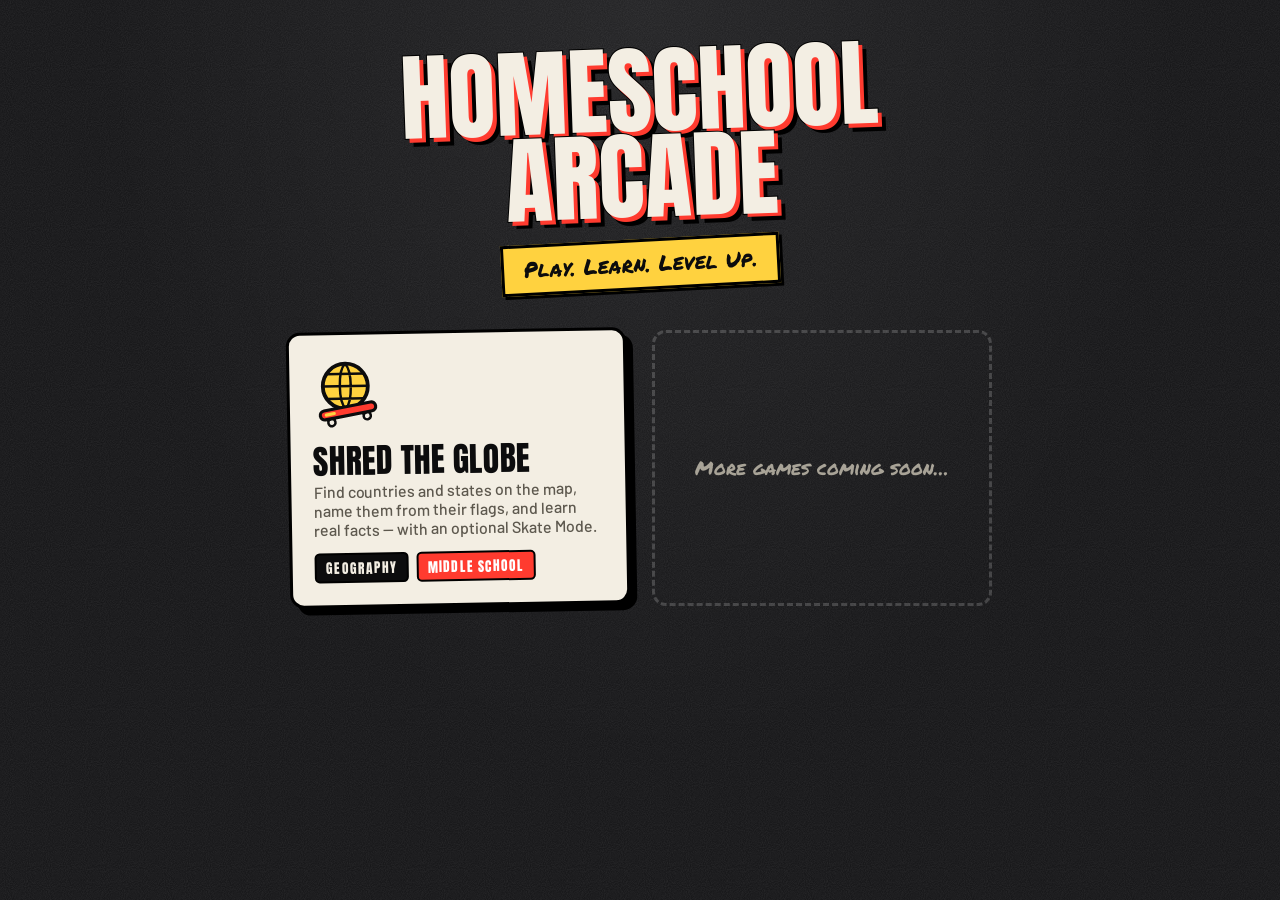
==== index.html @ 6dcdb20a "Add Shred the Globe geography game and Homeschool Arcade home page - Spot Hunt (find it on the map) " ====
<!doctype html>
<html lang="en">
<head>
  <meta charset="utf-8">
  <meta name="viewport" content="width=device-width, initial-scale=1">
  <title>Homeschool Arcade</title>
  <meta name="description" content="Learning games built for our homeschool.">
  <meta name="theme-color" content="#121214">
  <link rel="icon" href="shred-the-globe/img/icon.svg" type="image/svg+xml">
  <style>
    @font-face { font-family: "Anton"; src: url(shred-the-globe/fonts/anton-latin-400-normal.woff2) format("woff2"); font-display: swap; }
    @font-face { font-family: "Permanent Marker"; src: url(shred-the-globe/fonts/permanent-marker-latin-400-normal.woff2) format("woff2"); font-display: swap; }
    @font-face { font-family: "Barlow"; src: url(shred-the-globe/fonts/barlow-latin-500-normal.woff2) format("woff2"); font-weight: 500; font-display: swap; }
    :root { --ink: #0c0c0d; --grip: #131315; --paper: #f3eee3; --red: #ff3b2f; --yellow: #ffd23f; --muted: #a8a397; }
    * { box-sizing: border-box; }
    html, body { margin: 0; min-height: 100%; }
    body {
      font-family: "Barlow", system-ui, sans-serif; font-weight: 500; color: var(--paper); background-color: var(--grip);
      background-image: radial-gradient(ellipse at 50% 0%, rgba(255,255,255,.06), transparent 60%),
        url("data:image/svg+xml;utf8,<svg xmlns='http://www.w3.org/2000/svg' width='160' height='160'><filter id='n'><feTurbulence type='fractalNoise' baseFrequency='.95' numOctaves='2' stitchTiles='stitch'/><feColorMatrix values='0 0 0 0 1  0 0 0 0 1  0 0 0 0 1  0 0 0 .09 0'/></filter><rect width='100%' height='100%' filter='url(%23n)'/></svg>");
      background-attachment: fixed;
      display: flex; flex-direction: column; align-items: center; padding: 48px 16px 64px;
    }
    h1 { margin: 0; font-family: "Anton", Impact, sans-serif; font-weight: 400; text-transform: uppercase; line-height: .9; font-size: clamp(3rem, 10vw, 6rem); text-align: center;
      text-shadow: 4px 4px 0 var(--red), 8px 8px 0 #000; -webkit-text-stroke: 2px #000; paint-order: stroke fill; transform: rotate(-2deg); }
    .tag { font-family: "Permanent Marker", cursive; font-size: 1.35rem; color: var(--ink); background: var(--yellow); border: 3px solid #000; box-shadow: 3px 3px 0 #000; padding: .3em .9em; transform: rotate(-3deg); margin: 18px 0 40px; display: inline-block; }
    .games { width: min(900px, 100%); display: grid; grid-template-columns: repeat(auto-fit, minmax(260px, 340px)); justify-content: center; gap: 24px; }
    .game { display: block; text-decoration: none; color: var(--ink); background: var(--paper); border: 3px solid #000; border-radius: 14px; box-shadow: 7px 7px 0 #000; padding: 22px; transition: transform .12s, box-shadow .12s; transform: rotate(-1deg); }
    .game:hover { transform: rotate(-1deg) translate(-3px,-3px); box-shadow: 10px 10px 0 #000; }
    .game:focus-visible { outline: 3px solid var(--yellow); outline-offset: 4px; }
    .game img { width: 72px; height: 72px; }
    .game h2 { margin: 12px 0 4px; font-family: "Anton", Impact, sans-serif; font-weight: 400; text-transform: uppercase; font-size: 2.1rem; line-height: 1; }
    .game p { margin: 0; color: #5d584e; }
    .chips { display: flex; flex-wrap: wrap; gap: 8px; margin-top: 14px; }
    .chip { display: inline-block; font-family: "Anton", Impact, sans-serif; text-transform: uppercase; letter-spacing: .08em; font-size: .85rem; padding: .25em .7em; border-radius: 5px; border: 2px solid #000; }
    .chip--subject { background: var(--ink); color: var(--paper); }
    .chip--age { background: var(--red); color: #fff; }
    .soon { border: 3px dashed rgba(255,255,255,.18); border-radius: 14px; display: grid; place-items: center; min-height: 220px; color: var(--muted); font-family: "Permanent Marker", cursive; font-size: 1.2rem; text-align: center; padding: 20px; }
  </style>
</head>
<body>
  <h1>Homeschool<br>Arcade</h1>
  <span class="tag">Play. Learn. Level Up.</span>
  <main class="games">
    <!-- Each game lists its subject(s) and age level(s) so the list can be sorted/filtered later. -->
    <a class="game" href="shred-the-globe/index.html" data-subjects="geography" data-ages="middle-school">
      <img src="shred-the-globe/img/icon.svg" alt="">
      <h2>Shred the Globe</h2>
      <p>Find countries and states on the map, name them from their flags, and learn real facts — with an optional Skate Mode.</p>
      <div class="chips">
        <span class="chip chip--subject">Geography</span>
        <span class="chip chip--age">Middle School</span>
      </div>
    </a>
    <div class="soon">More games coming soon…</div>
  </main>
</body>
</html>
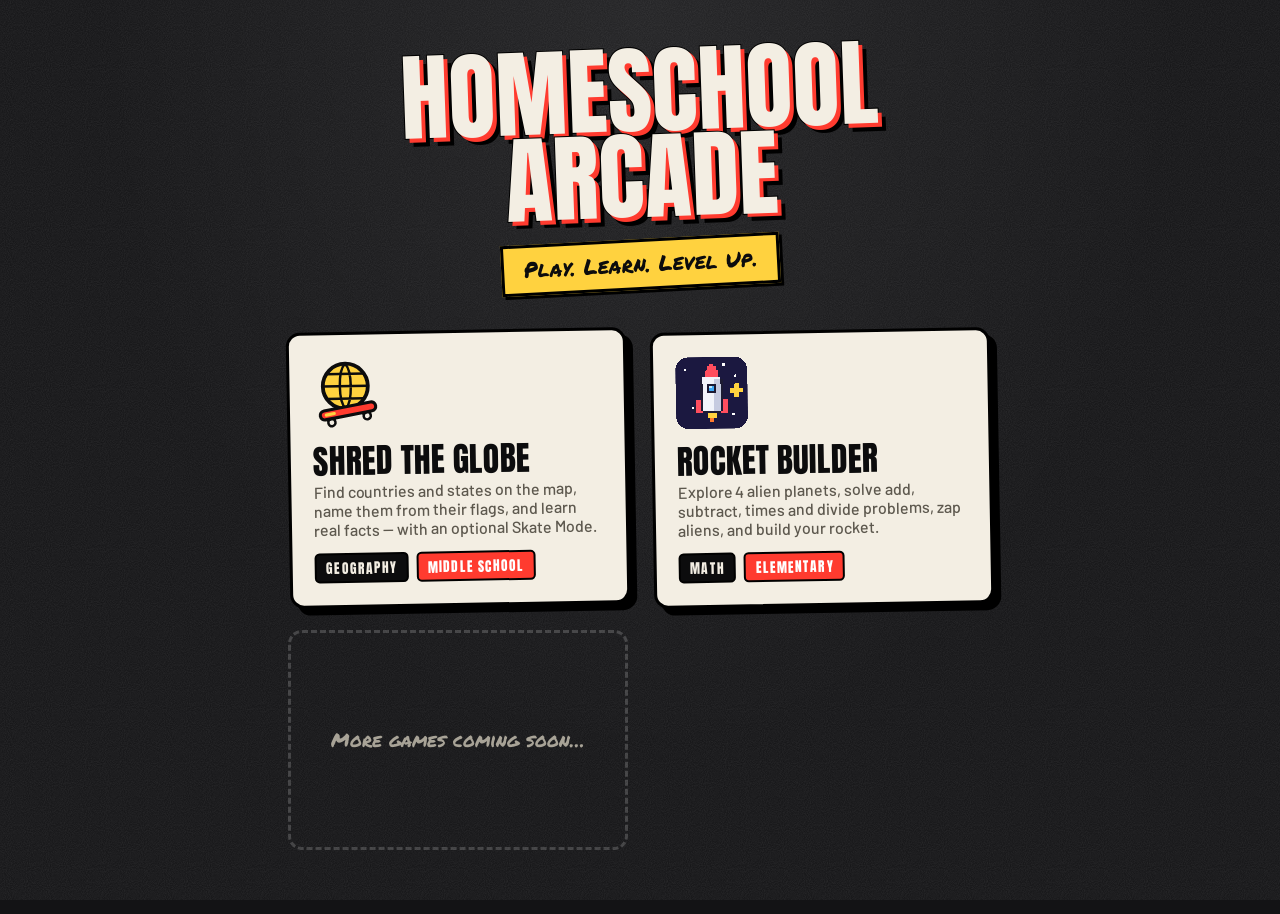
==== commit 0a83ec1d: "Add Rocket Builder, a space math game for elementary kids A pixel-art exploration game: a little spa" ====
--- a/index.html
+++ b/index.html
@@ -2,6 +2,9 @@
 <html lang="en">
 <head>
   <meta charset="utf-8">
+  <!-- Security: this page has no scripts, so none are allowed to run; it only loads files from this site. -->
+  <meta http-equiv="Content-Security-Policy" content="default-src 'self'; script-src 'none'; style-src 'self' 'unsafe-inline'; img-src 'self' data:; font-src 'self'; object-src 'none'; base-uri 'self'; form-action 'none'">
+  <meta name="referrer" content="strict-origin-when-cross-origin">
   <meta name="viewport" content="width=device-width, initial-scale=1">
   <title>Homeschool Arcade</title>
   <meta name="description" content="Learning games built for our homeschool.">
@@ -52,6 +55,15 @@
         <span class="chip chip--age">Middle School</span>
       </div>
     </a>
+    <a class="game" href="rocket-builder/index.html" data-subjects="math" data-ages="elementary">
+      <img src="rocket-builder/img/icon.svg" alt="">
+      <h2>Rocket Builder</h2>
+      <p>Explore 4 alien planets, solve add, subtract, times and divide problems, zap aliens, and build your rocket.</p>
+      <div class="chips">
+        <span class="chip chip--subject">Math</span>
+        <span class="chip chip--age">Elementary</span>
+      </div>
+    </a>
     <div class="soon">More games coming soon…</div>
   </main>
 </body>
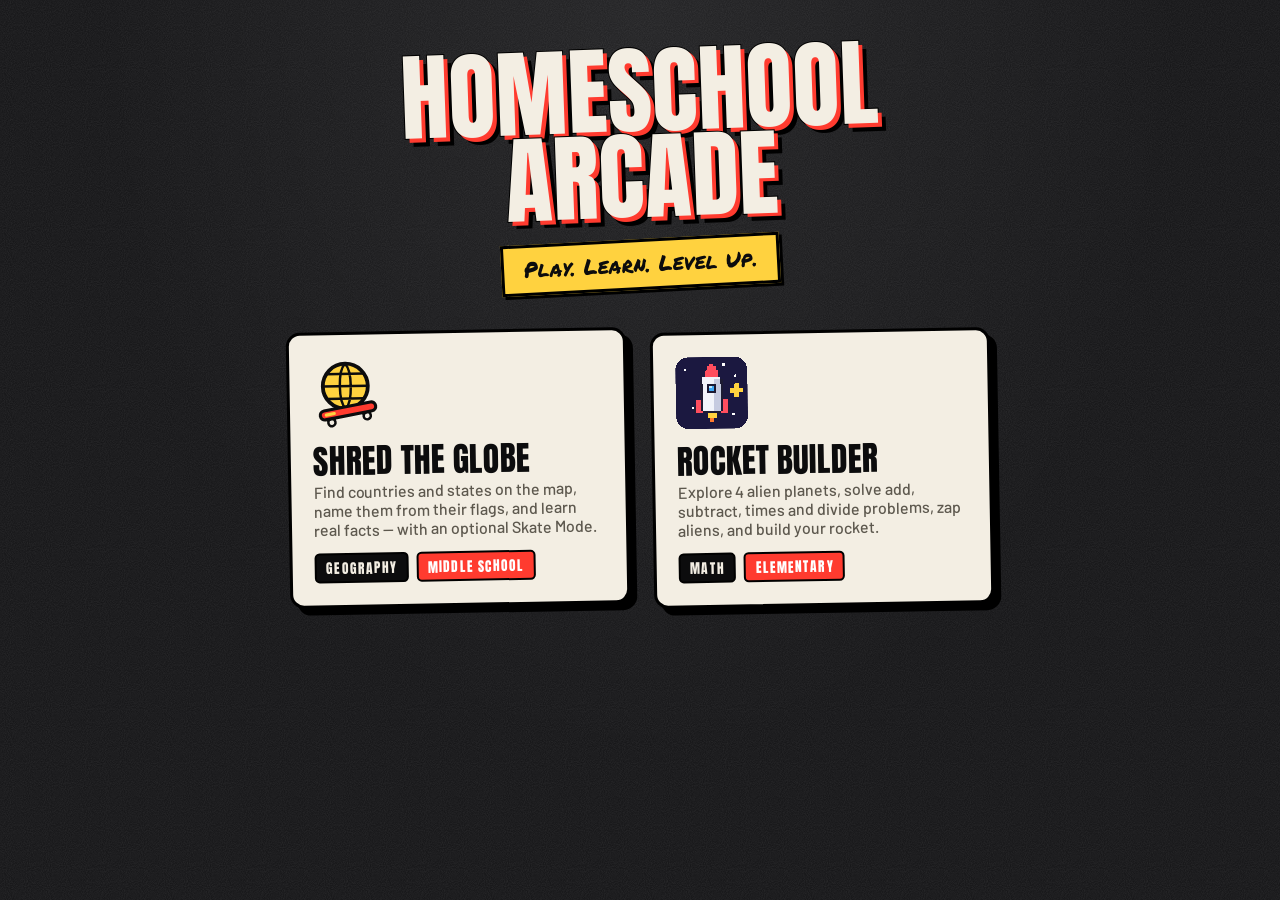
==== commit 790909f0: "Remove the "More games coming soon" box from the home page Co-Authored-By: Claude Opus 5.5 <noreply@" ====
--- a/index.html
+++ b/index.html
@@ -37,9 +37,7 @@
     .chips { display: flex; flex-wrap: wrap; gap: 8px; margin-top: 14px; }
     .chip { display: inline-block; font-family: "Anton", Impact, sans-serif; text-transform: uppercase; letter-spacing: .08em; font-size: .85rem; padding: .25em .7em; border-radius: 5px; border: 2px solid #000; }
     .chip--subject { background: var(--ink); color: var(--paper); }
-    .chip--age { background: var(--red); color: #fff; }
-    .soon { border: 3px dashed rgba(255,255,255,.18); border-radius: 14px; display: grid; place-items: center; min-height: 220px; color: var(--muted); font-family: "Permanent Marker", cursive; font-size: 1.2rem; text-align: center; padding: 20px; }
-  </style>
+    .chip--age { background: var(--red); color: #fff; }  </style>
 </head>
 <body>
   <h1>Homeschool<br>Arcade</h1>
@@ -64,7 +62,6 @@
         <span class="chip chip--age">Elementary</span>
       </div>
     </a>
-    <div class="soon">More games coming soon…</div>
   </main>
 </body>
 </html>
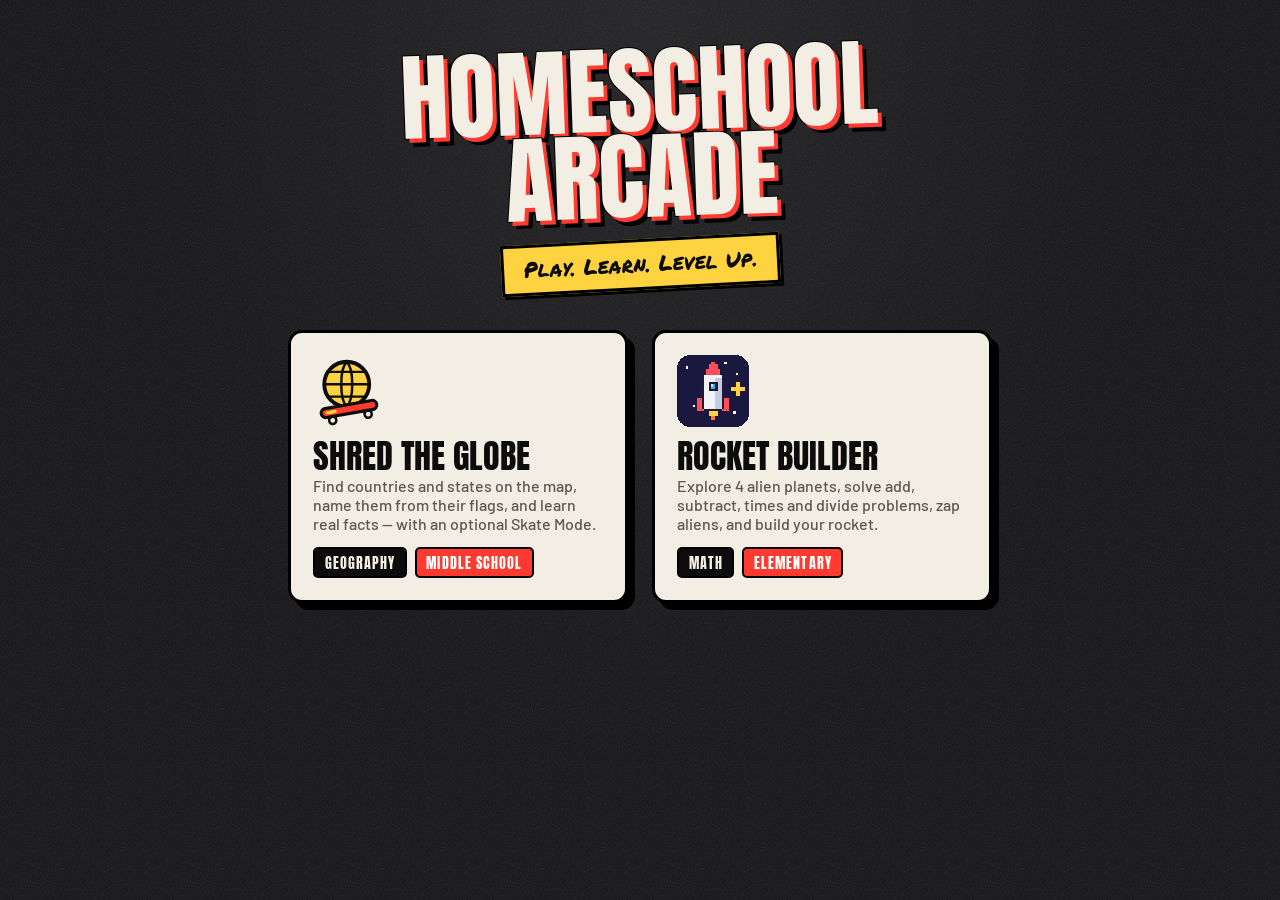
==== commit 8ff24a47: "Straighten the home page game cards into an even grid Removes the slight tilt on each card and lines" ====
--- a/index.html
+++ b/index.html
@@ -28,13 +28,13 @@
       text-shadow: 4px 4px 0 var(--red), 8px 8px 0 #000; -webkit-text-stroke: 2px #000; paint-order: stroke fill; transform: rotate(-2deg); }
     .tag { font-family: "Permanent Marker", cursive; font-size: 1.35rem; color: var(--ink); background: var(--yellow); border: 3px solid #000; box-shadow: 3px 3px 0 #000; padding: .3em .9em; transform: rotate(-3deg); margin: 18px 0 40px; display: inline-block; }
     .games { width: min(900px, 100%); display: grid; grid-template-columns: repeat(auto-fit, minmax(260px, 340px)); justify-content: center; gap: 24px; }
-    .game { display: block; text-decoration: none; color: var(--ink); background: var(--paper); border: 3px solid #000; border-radius: 14px; box-shadow: 7px 7px 0 #000; padding: 22px; transition: transform .12s, box-shadow .12s; transform: rotate(-1deg); }
-    .game:hover { transform: rotate(-1deg) translate(-3px,-3px); box-shadow: 10px 10px 0 #000; }
+    .game { display: flex; flex-direction: column; text-decoration: none; color: var(--ink); background: var(--paper); border: 3px solid #000; border-radius: 14px; box-shadow: 7px 7px 0 #000; padding: 22px; transition: transform .12s, box-shadow .12s; }
+    .game:hover { transform: translate(-3px,-3px); box-shadow: 10px 10px 0 #000; }
     .game:focus-visible { outline: 3px solid var(--yellow); outline-offset: 4px; }
     .game img { width: 72px; height: 72px; }
     .game h2 { margin: 12px 0 4px; font-family: "Anton", Impact, sans-serif; font-weight: 400; text-transform: uppercase; font-size: 2.1rem; line-height: 1; }
     .game p { margin: 0; color: #5d584e; }
-    .chips { display: flex; flex-wrap: wrap; gap: 8px; margin-top: 14px; }
+    .chips { display: flex; flex-wrap: wrap; gap: 8px; margin-top: auto; padding-top: 14px; }
     .chip { display: inline-block; font-family: "Anton", Impact, sans-serif; text-transform: uppercase; letter-spacing: .08em; font-size: .85rem; padding: .25em .7em; border-radius: 5px; border: 2px solid #000; }
     .chip--subject { background: var(--ink); color: var(--paper); }
     .chip--age { background: var(--red); color: #fff; }  </style>
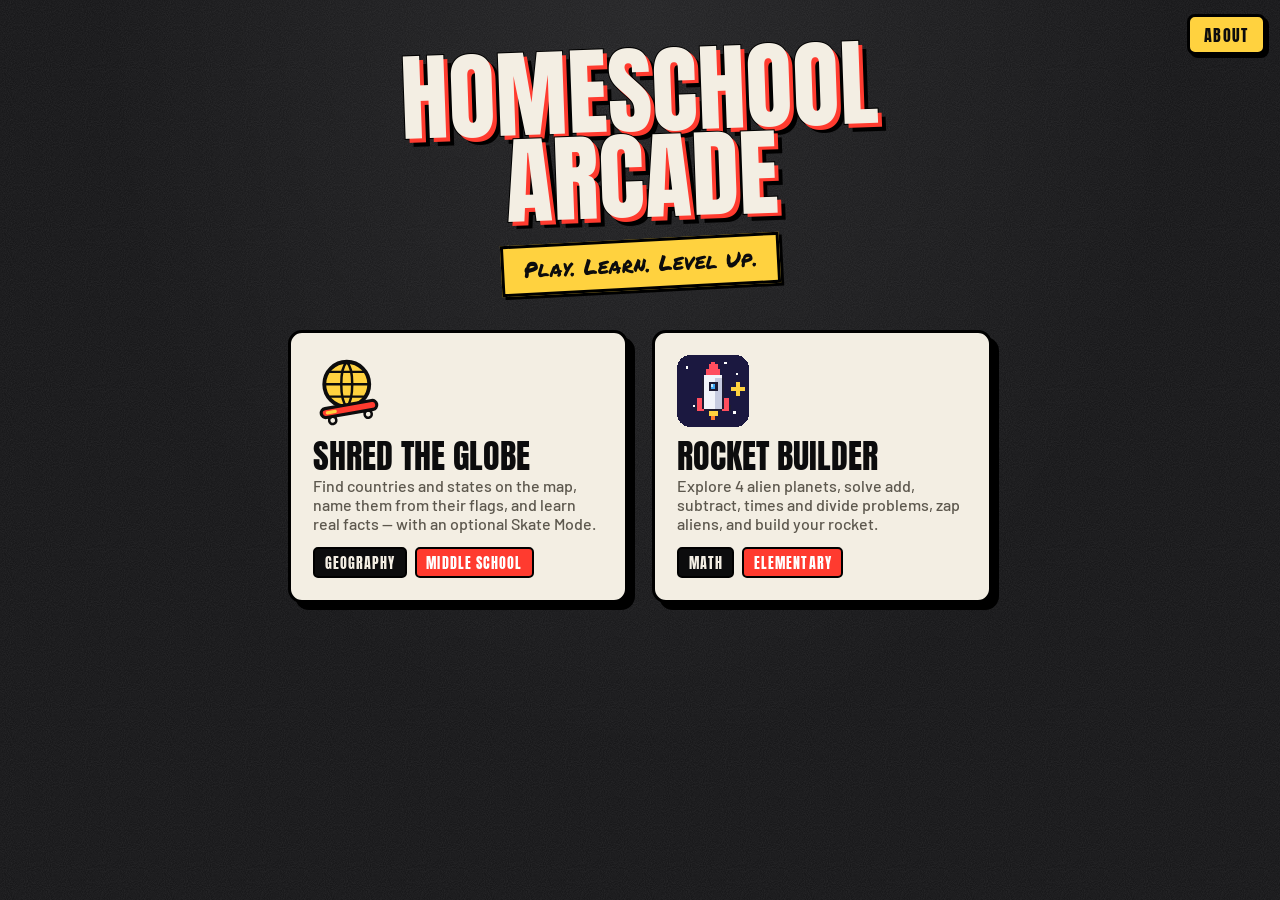
==== commit b20ed2a2: "Shared arcade leaderboard, Rocket Builder Top 10, About pop-up, new icon - One Google Sheet leaderbo" ====
--- a/index.html
+++ b/index.html
@@ -9,7 +9,7 @@
   <title>Homeschool Arcade</title>
   <meta name="description" content="Learning games built for our homeschool.">
   <meta name="theme-color" content="#121214">
-  <link rel="icon" href="shred-the-globe/img/icon.svg" type="image/svg+xml">
+  <link rel="icon" href="img/arcade-icon.svg" type="image/svg+xml">
   <style>
     @font-face { font-family: "Anton"; src: url(shred-the-globe/fonts/anton-latin-400-normal.woff2) format("woff2"); font-display: swap; }
     @font-face { font-family: "Permanent Marker"; src: url(shred-the-globe/fonts/permanent-marker-latin-400-normal.woff2) format("woff2"); font-display: swap; }
@@ -17,6 +17,7 @@
     :root { --ink: #0c0c0d; --grip: #131315; --paper: #f3eee3; --red: #ff3b2f; --yellow: #ffd23f; --muted: #a8a397; }
     * { box-sizing: border-box; }
     html, body { margin: 0; min-height: 100%; }
+    body { position: relative; }
     body {
       font-family: "Barlow", system-ui, sans-serif; font-weight: 500; color: var(--paper); background-color: var(--grip);
       background-image: radial-gradient(ellipse at 50% 0%, rgba(255,255,255,.06), transparent 60%),
@@ -37,9 +38,29 @@
     .chips { display: flex; flex-wrap: wrap; gap: 8px; margin-top: auto; padding-top: 14px; }
     .chip { display: inline-block; font-family: "Anton", Impact, sans-serif; text-transform: uppercase; letter-spacing: .08em; font-size: .85rem; padding: .25em .7em; border-radius: 5px; border: 2px solid #000; }
     .chip--subject { background: var(--ink); color: var(--paper); }
-    .chip--age { background: var(--red); color: #fff; }  </style>
+    .chip--age { background: var(--red); color: #fff; }
+    /* About button + pop-up (works without any scripts, using the browser's built-in "popover") */
+    .about-btn { position: absolute; top: 14px; right: 14px; font-family: "Anton", Impact, sans-serif; text-transform: uppercase; letter-spacing: .08em; font-size: 1rem;
+      color: var(--ink); background: var(--yellow); border: 3px solid #000; border-radius: 8px; box-shadow: 3px 3px 0 #000; padding: .35em .9em; cursor: pointer; }
+    .about-btn:hover { transform: translate(-1px,-1px); box-shadow: 4px 4px 0 #000; }
+    .about-btn:focus-visible, .about__close:focus-visible { outline: 3px solid var(--paper); outline-offset: 3px; }
+    .about { width: min(460px, calc(100% - 32px)); color: var(--ink); background: var(--paper); border: 3px solid #000; border-radius: 14px; box-shadow: 8px 8px 0 #000; padding: 26px 26px 22px; }
+    .about::backdrop { background: rgba(0,0,0,.6); }
+    .about h2 { margin: 0 0 10px; font-family: "Anton", Impact, sans-serif; font-weight: 400; text-transform: uppercase; font-size: 2rem; line-height: 1; }
+    .about p { margin: 0 0 12px; line-height: 1.45; color: #3b3830; }
+    .about .new { font-family: "Permanent Marker", cursive; color: var(--red); font-size: 1.15rem; }
+    .about__close { font-family: "Anton", Impact, sans-serif; text-transform: uppercase; letter-spacing: .08em; font-size: 1rem; color: var(--paper); background: var(--ink);
+      border: 3px solid #000; border-radius: 8px; padding: .35em 1.1em; cursor: pointer; margin-top: 4px; }
+  </style>
 </head>
 <body>
+  <button class="about-btn" type="button" popovertarget="about">About</button>
+  <div class="about" id="about" popover>
+    <h2>About Homeschool Arcade</h2>
+    <p>Every game here is made to be easy to pick up and fun to play. Each one also practices a core school skill, like math facts or geography, so kids build real skills while they play.</p>
+    <p class="new">New games are added all the time, so check back often!</p>
+    <button class="about__close" type="button" popovertarget="about" popovertargetaction="hide">Got it!</button>
+  </div>
   <h1>Homeschool<br>Arcade</h1>
   <span class="tag">Play. Learn. Level Up.</span>
   <main class="games">
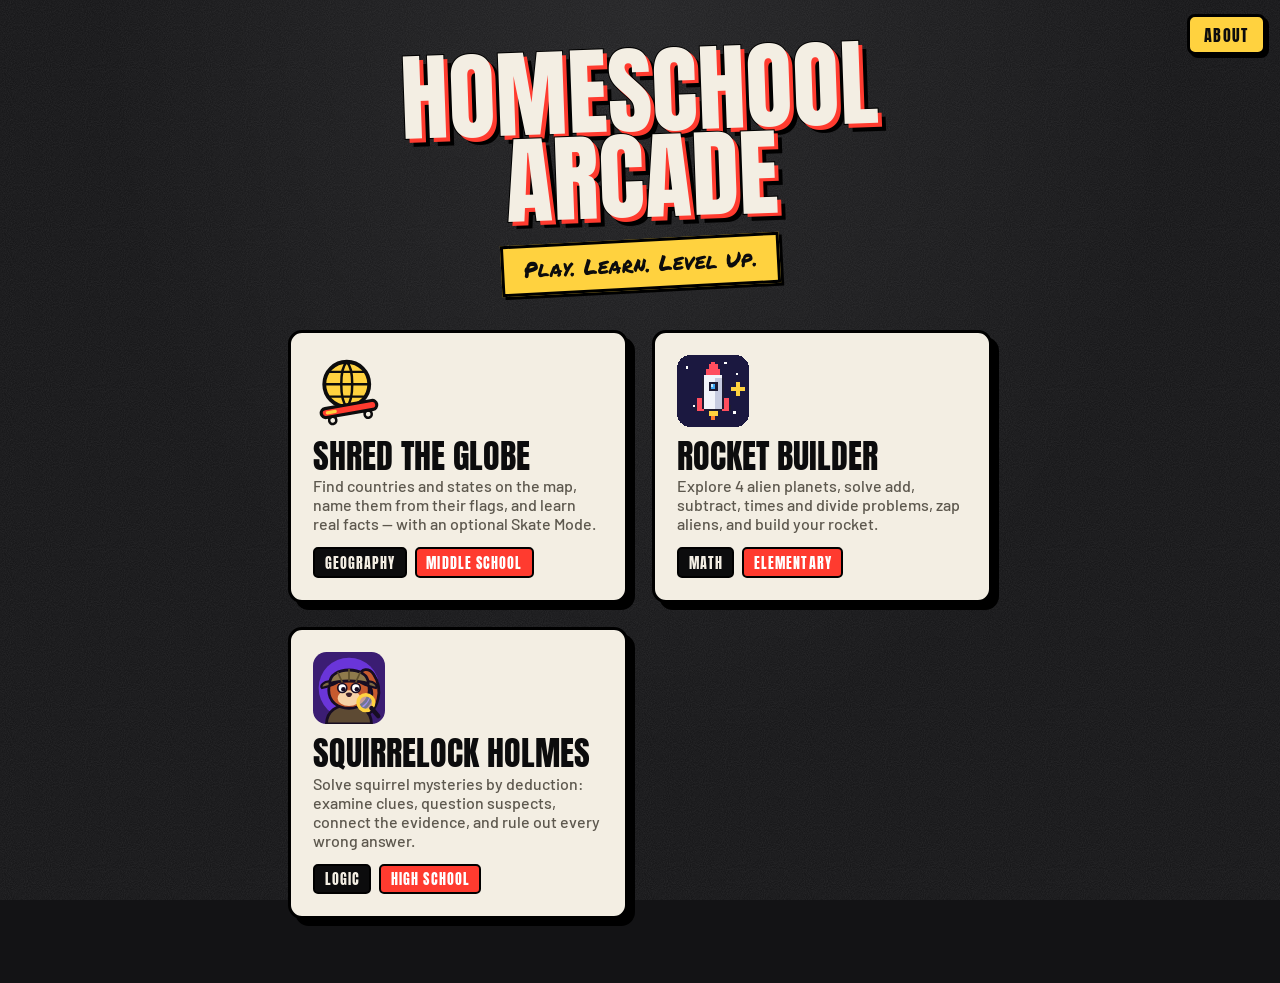
==== commit 2315f594: "Add Squirrelock Holmes, a high-school logic mystery game A point-and-click squirrel mystery that tea" ====
--- a/index.html
+++ b/index.html
@@ -83,6 +83,15 @@
         <span class="chip chip--age">Elementary</span>
       </div>
     </a>
+    <a class="game" href="squirrelock-holmes/index.html" data-subjects="logic" data-ages="high-school">
+      <img src="squirrelock-holmes/img/icon.svg" alt="">
+      <h2>Squirrelock Holmes</h2>
+      <p>Solve squirrel mysteries by deduction: examine clues, question suspects, connect the evidence, and rule out every wrong answer.</p>
+      <div class="chips">
+        <span class="chip chip--subject">Logic</span>
+        <span class="chip chip--age">High School</span>
+      </div>
+    </a>
   </main>
 </body>
 </html>
